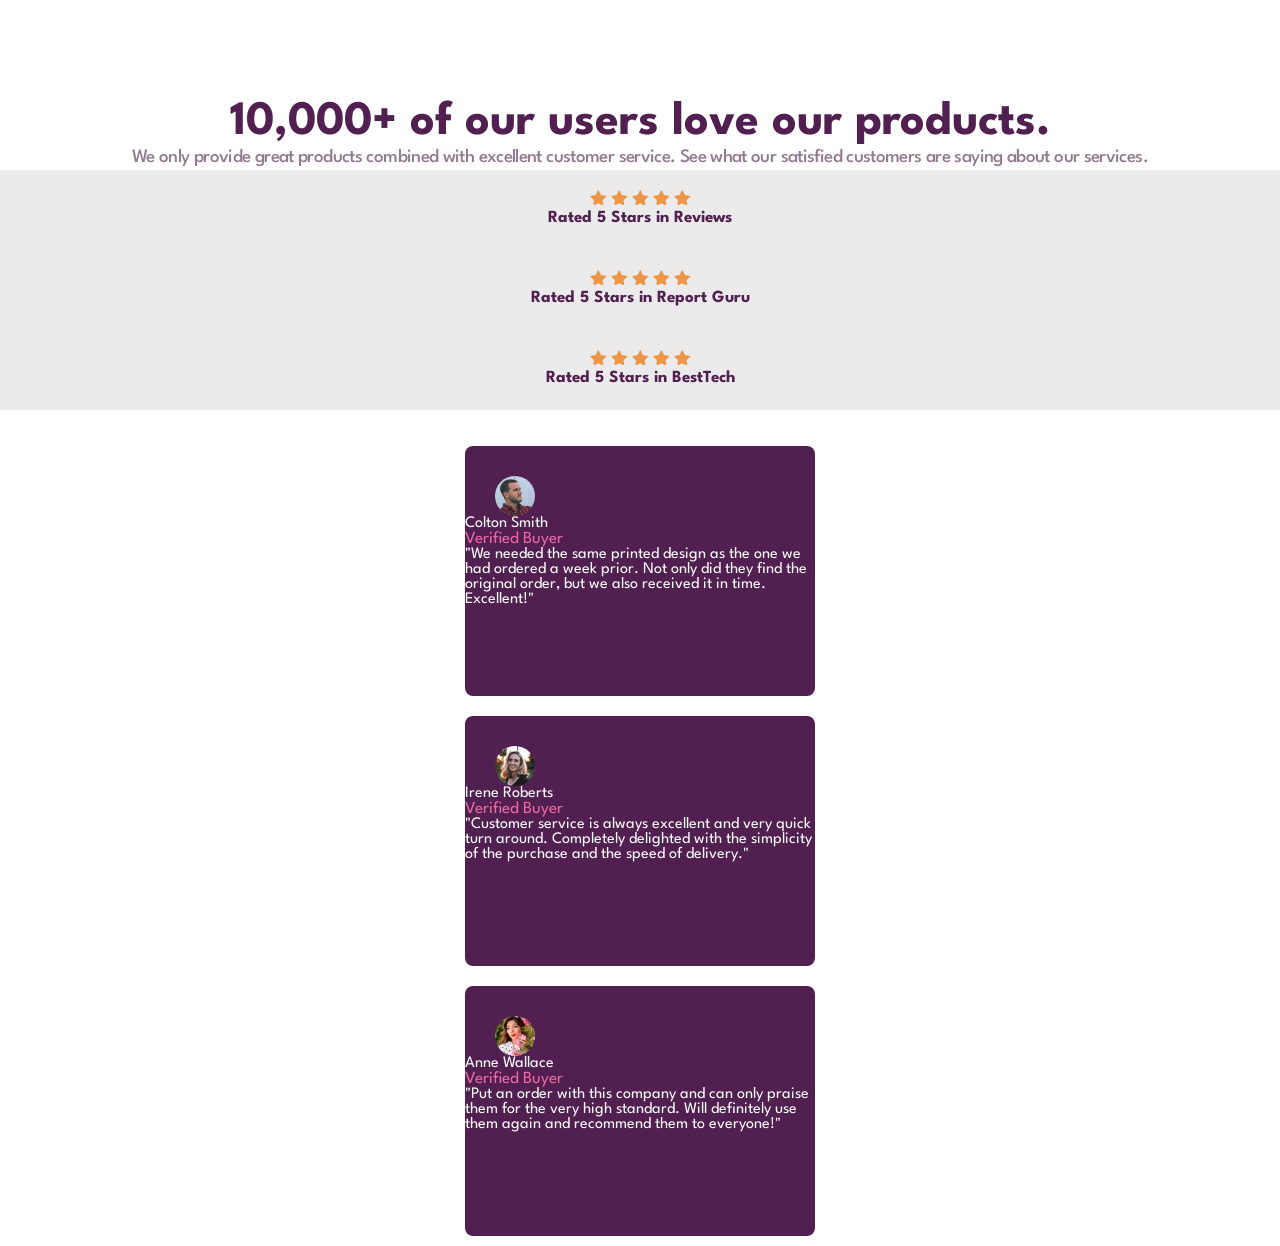
==== index.html @ 9590b8bd "social proof" ====
<!DOCTYPE html>
<html lang="en">
  <head>
    <meta charset="UTF-8" />
    <meta name="viewport" content="width=device-width, initial-scale=1.0" />
    <link rel="icon" type="image/png" sizes="32x32" href="./images/favicon-32x32.png" />
    <link rel="stylesheet" href="style.css">
    <title>Frontend Mentor | Social proof section</title>
  </head>
  <body>
    <h1> 10,000+ of our users love our products. </h1>
    <p class="text"> We only provide great products combined with excellent customer service. See what our satisfied customers are saying about our services. </p>
    <div class="box">
      <div class="star1">
        <img src="images/icon-star.svg" alt="">
        <img src="images/icon-star.svg" alt="">
        <img src="images/icon-star.svg" alt="">
        <img src="images/icon-star.svg" alt="">
        <img src="images/icon-star.svg" alt="">
        <p class="Reviews">Rated 5 Stars in Reviews</p>
      </div>
      <div class="star1">
        <img src="images/icon-star.svg" alt="">
        <img src="images/icon-star.svg" alt="">
        <img src="images/icon-star.svg" alt="">
        <img src="images/icon-star.svg" alt="">
        <img src="images/icon-star.svg" alt="">
        <p class="Reviews">Rated 5 Stars in Report Guru</p>
      </div>
      <div class="star1">
        <img src="images/icon-star.svg" alt="">
        <img src="images/icon-star.svg" alt="">
        <img src="images/icon-star.svg" alt="">
        <img src="images/icon-star.svg" alt="">
        <img src="images/icon-star.svg" alt="">
        <p class="Reviews">Rated 5 Stars in BestTech</p>
      </div>
    </div>
    <div class="container">
      <div class="colton">
        <div class="textname">
          <img src="images/image-colton.jpg" class="profile" alt="">
          <p>Colton Smith</p>
          <p class="verif">Verified Buyer</p>
        </div>
        <p class="coltontext"> "We needed the same printed design as the one we had ordered a week prior. Not only did they find the original order, but we also received it in time. Excellent!" </p>
      </div>
      <div class="irene">
        <div class="profile">
          <img src="images/image-irene.jpg" alt="">
        </div>
        <p>Irene Roberts </p>
        <p class="verif">Verified Buyer</p>
        <p class="coltontext"> "Customer service is always excellent and very quick turn around. Completely delighted with the simplicity of the purchase and the speed of delivery." </p>
      </div>
      <div class="anne">
        <div class="profile">
          <img src="images/image-anne.jpg" alt="">
        </div>
        <p>Anne Wallace</p>
        <p class="verif">Verified Buyer</p>
        <p class="coltontext"> "Put an order with this company and can only praise them for the very high standard. Will definitely use them again and recommend them to everyone!" </p>
      </div>
    </div>
  </body>
</html>
---- style.css ----
@import url('https://fonts.googleapis.com/css2?family=League+Spartan&display=swap');

* {
	padding: 0;
	margin: 0;
	box-sizing: border-box;
}

body {
    font-family: 'League Spartan', sans-serif;
}

.container {
	display: flex;
	justify-content: center;
	flex-direction: column;
	align-items: center;
}

h1 {
	color: #512051;
	text-align: center;
	font-size: 3rem;
	font-style: normal;
	font-weight: 700;
	padding-top: 100px;
}

.text {
	color: #927B91;
	text-align: center;
	font-size: 19px;
	font-style: normal;
	font-weight: 500;
	line-height: 25px;
	letter-spacing: -0.633px;
}

.box {
	text-align: center;
	height: 266px;
}

.star1 {
	padding-top: 20px;
	height: 80px;
	background-color: rgb(235, 235, 235);
}

.Reviews {
	color: #512051;
	font-size: 17px;
	font-style: normal;
	font-weight: 700;
	line-height: normal;
}

.colton,
.irene,
.anne {
	display: flex;
	flex-direction: column;
	border-radius: 8px;
	background: #512051;
	width: 350px;
	height: 250px;
	color: white;
	margin: 10px;
}

.verif {
	color: #EE69A4;
	font-size: 17px
}

.coltontexte {
	
}

img {
	border-radius: 50%;
}

.textname {
	display: flex;
	flex-direction: column;
}
.profile {
	display: flex;
	flex-direction: column;
	width: 40px;
	height: 40px;
	margin-top: 30px;
	margin-left: 30px;
}
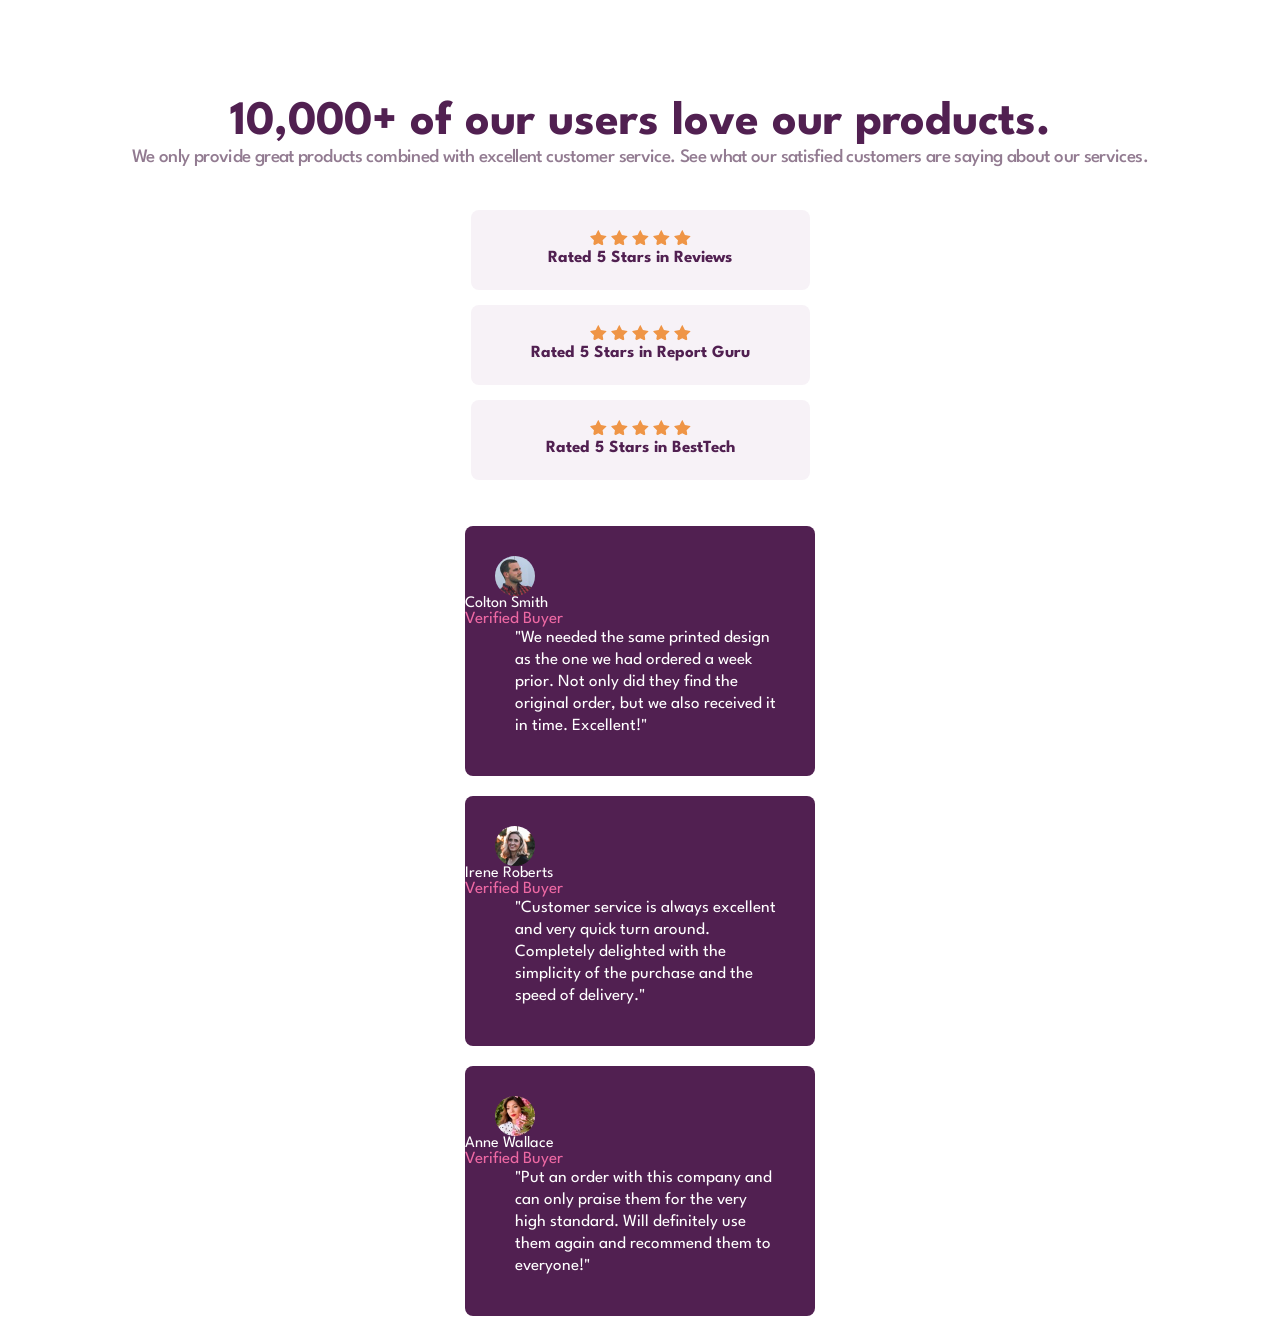
==== commit 6fd2b18c: "v2.2" ====
--- a/index.html
+++ b/index.html
@@ -19,7 +19,7 @@
         <img src="images/icon-star.svg" alt="">
         <p class="Reviews">Rated 5 Stars in Reviews</p>
       </div>
-      <div class="star1">
+      <div class="star2">
         <img src="images/icon-star.svg" alt="">
         <img src="images/icon-star.svg" alt="">
         <img src="images/icon-star.svg" alt="">
@@ -27,7 +27,7 @@
         <img src="images/icon-star.svg" alt="">
         <p class="Reviews">Rated 5 Stars in Report Guru</p>
       </div>
-      <div class="star1">
+      <div class="star3">
         <img src="images/icon-star.svg" alt="">
         <img src="images/icon-star.svg" alt="">
         <img src="images/icon-star.svg" alt="">
--- a/style.css
+++ b/style.css
@@ -39,12 +39,32 @@
 .box {
 	text-align: center;
 	height: 266px;
+	width: 339px;
+	margin: auto;
+	margin-top: 40px;
+	margin-bottom: 40px;
 }
 
 .star1 {
 	padding-top: 20px;
 	height: 80px;
-	background-color: rgb(235, 235, 235);
+	margin-bottom: 15px;
+	background-color: #f7f2f7;
+	border-radius: 8px;
+}
+.star2 {
+	padding-top: 20px;
+	height: 80px;
+	margin-bottom: 15px;
+	background-color: #f7f2f7;
+	border-radius: 8px;
+}
+.star3 {
+	padding-top: 20px;
+	height: 80px;
+	margin-bottom: 15px;
+	background-color: #f7f2f7;
+	border-radius: 8px;
 }
 
 .Reviews {
@@ -73,8 +93,13 @@
 	font-size: 17px
 }
 
-.coltontexte {
-	
+.coltontext {
+	color: #ffffff;
+	width: 263px;
+	display: flex;
+	margin-left: 50px;
+	font-size: 17px;
+	line-height: 22px;
 }
 
 img {
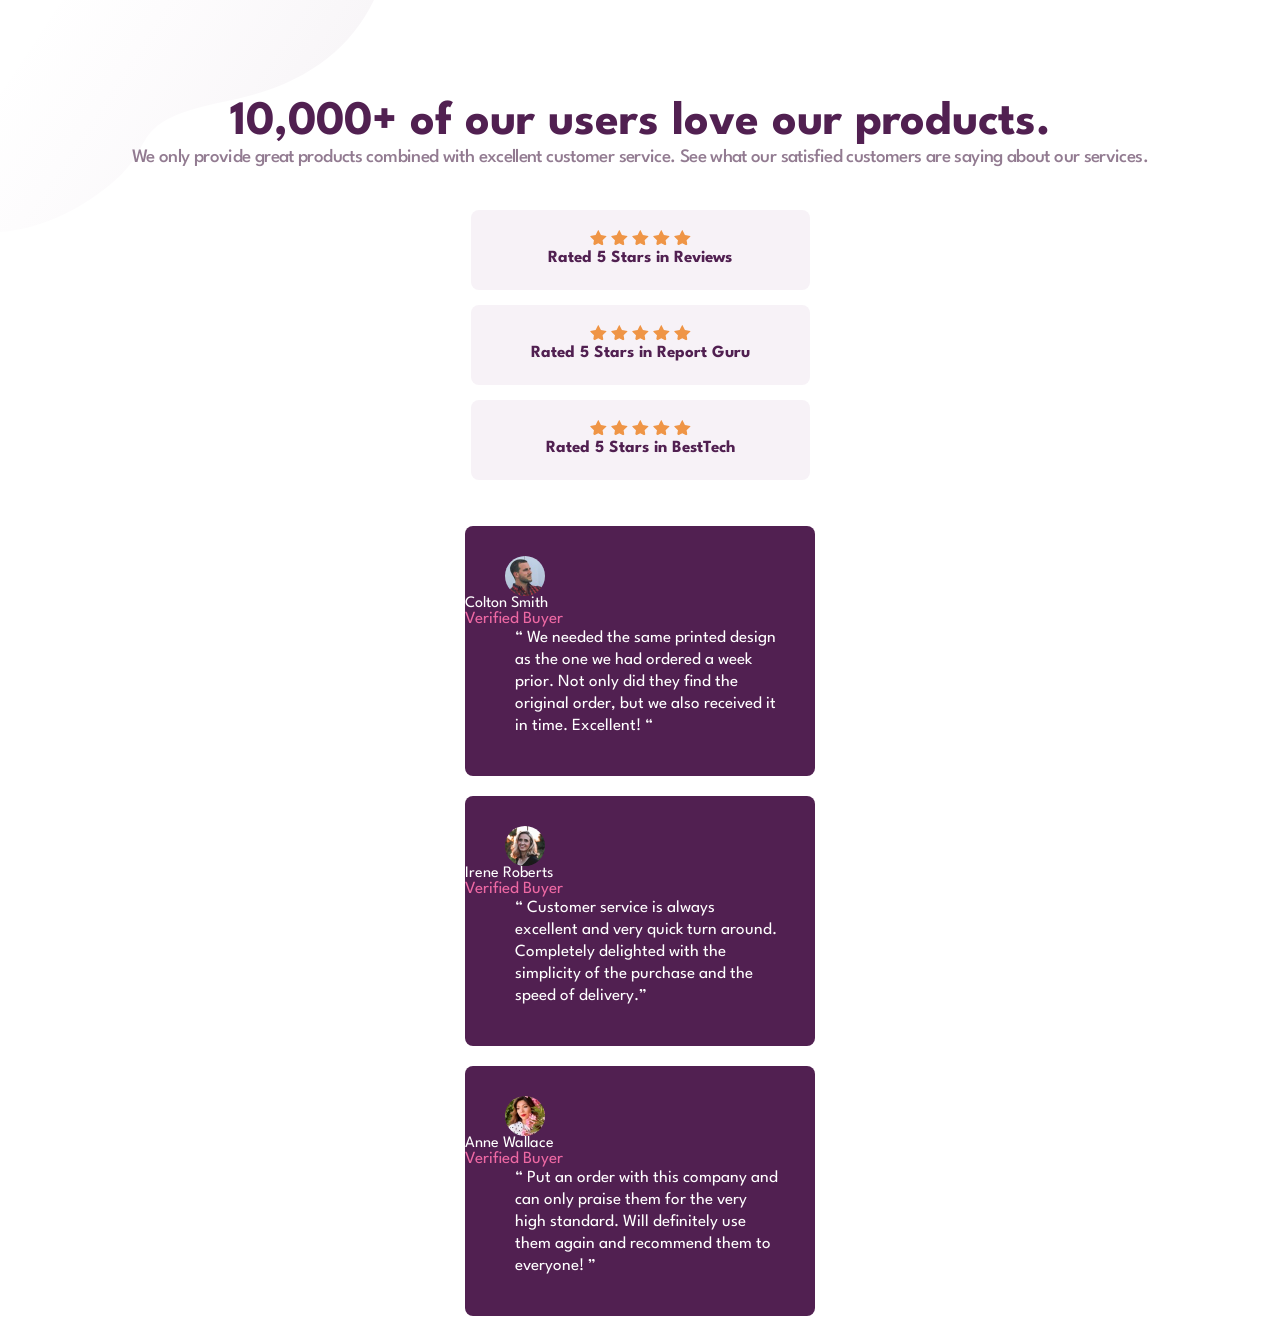
==== commit 76501f4f: "v2.3" ====
--- a/index.html
+++ b/index.html
@@ -38,28 +38,30 @@
     </div>
     <div class="container">
       <div class="colton">
+        <img src="images/image-colton.jpg" class="profile" alt="">
         <div class="textname">
-          <img src="images/image-colton.jpg" class="profile" alt="">
-          <p>Colton Smith</p>
+          <span>
+            <p>Colton Smith</p>
+            <p class="verif">Verified Buyer</p>
+          </span>
+        </div>
+        <p class="coltontext"> “ We needed the same printed design as the one we had ordered a week prior. Not only did they find the original order, but we also received it in time. Excellent! “ </p>
+      </div>
+      <div class="irene">
+        <img src="images/image-irene.jpg" class="profile" alt="">
+        <div class="textname">
+          <p>Irene Roberts</p>
           <p class="verif">Verified Buyer</p>
         </div>
-        <p class="coltontext"> "We needed the same printed design as the one we had ordered a week prior. Not only did they find the original order, but we also received it in time. Excellent!" </p>
-      </div>
-      <div class="irene">
-        <div class="profile">
-          <img src="images/image-irene.jpg" alt="">
-        </div>
-        <p>Irene Roberts </p>
-        <p class="verif">Verified Buyer</p>
-        <p class="coltontext"> "Customer service is always excellent and very quick turn around. Completely delighted with the simplicity of the purchase and the speed of delivery." </p>
+        <p class="coltontext"> “ Customer service is always excellent and very quick turn around. Completely delighted with the simplicity of the purchase and the speed of delivery.” </p>
       </div>
       <div class="anne">
-        <div class="profile">
-          <img src="images/image-anne.jpg" alt="">
+        <img src="images/image-anne.jpg" class="profile" alt="">
+        <div class="textname">
+          <p>Anne Wallace</p>
+          <p class="verif">Verified Buyer</p>
         </div>
-        <p>Anne Wallace</p>
-        <p class="verif">Verified Buyer</p>
-        <p class="coltontext"> "Put an order with this company and can only praise them for the very high standard. Will definitely use them again and recommend them to everyone!" </p>
+        <p class="coltontext"> “ Put an order with this company and can only praise them for the very high standard. Will definitely use them again and recommend them to everyone! ” </p>
       </div>
     </div>
   </body>
--- a/style.css
+++ b/style.css
@@ -8,6 +8,7 @@
 
 body {
     font-family: 'League Spartan', sans-serif;
+	background: url(images/bg-pattern-top-mobile.svg) no-repeat;
 }
 
 .container {
@@ -106,9 +107,9 @@
 	border-radius: 50%;
 }
 
-.textname {
-	display: flex;
-	flex-direction: column;
+.textname .span {
+	padding-left: 150px;
+	padding-top: 10px;
 }
 .profile {
 	display: flex;
@@ -116,5 +117,5 @@
 	width: 40px;
 	height: 40px;
 	margin-top: 30px;
-	margin-left: 30px;
+	margin-left: 40px;
 }
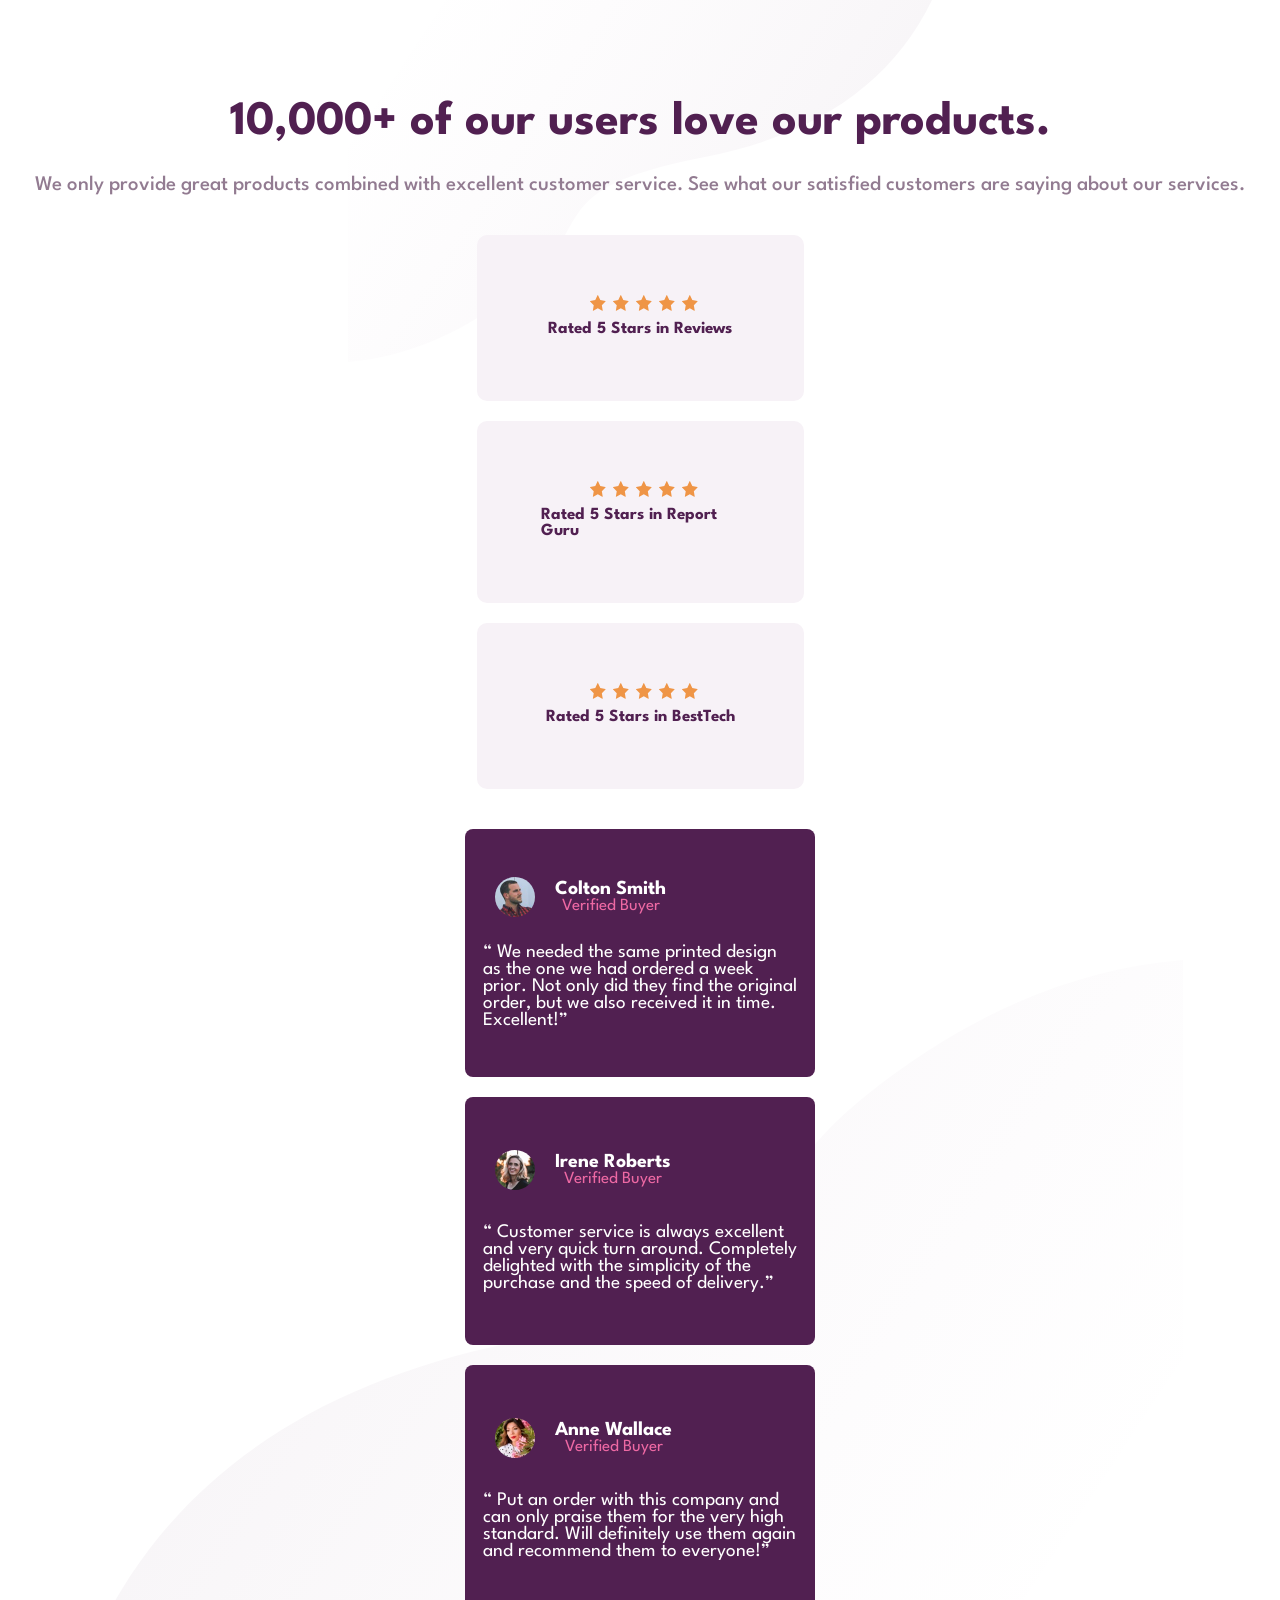
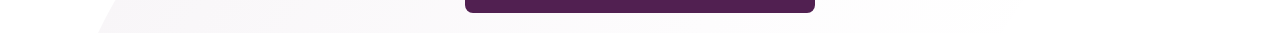
==== commit d0bb1686: "v2.5" ====
--- a/index.html
+++ b/index.html
@@ -1,68 +1,80 @@
 <!DOCTYPE html>
 <html lang="en">
-  <head>
-    <meta charset="UTF-8" />
-    <meta name="viewport" content="width=device-width, initial-scale=1.0" />
-    <link rel="icon" type="image/png" sizes="32x32" href="./images/favicon-32x32.png" />
+<head>
+    <meta charset="UTF-8">
+    <meta name="viewport" content="width=device-width, initial-scale=1.0">
+    <link rel="icon" type="image/png" sizes="32x32" href="images/favicon-32x32.png">
     <link rel="stylesheet" href="style.css">
-    <title>Frontend Mentor | Social proof section</title>
-  </head>
-  <body>
-    <h1> 10,000+ of our users love our products. </h1>
-    <p class="text"> We only provide great products combined with excellent customer service. See what our satisfied customers are saying about our services. </p>
-    <div class="box">
-      <div class="star1">
-        <img src="images/icon-star.svg" alt="">
-        <img src="images/icon-star.svg" alt="">
-        <img src="images/icon-star.svg" alt="">
-        <img src="images/icon-star.svg" alt="">
-        <img src="images/icon-star.svg" alt="">
-        <p class="Reviews">Rated 5 Stars in Reviews</p>
-      </div>
-      <div class="star2">
-        <img src="images/icon-star.svg" alt="">
-        <img src="images/icon-star.svg" alt="">
-        <img src="images/icon-star.svg" alt="">
-        <img src="images/icon-star.svg" alt="">
-        <img src="images/icon-star.svg" alt="">
-        <p class="Reviews">Rated 5 Stars in Report Guru</p>
-      </div>
-      <div class="star3">
-        <img src="images/icon-star.svg" alt="">
-        <img src="images/icon-star.svg" alt="">
-        <img src="images/icon-star.svg" alt="">
-        <img src="images/icon-star.svg" alt="">
-        <img src="images/icon-star.svg" alt="">
-        <p class="Reviews">Rated 5 Stars in BestTech</p>
-      </div>
-    </div>
-    <div class="container">
-      <div class="colton">
-        <img src="images/image-colton.jpg" class="profile" alt="">
-        <div class="textname">
-          <span>
-            <p>Colton Smith</p>
-            <p class="verif">Verified Buyer</p>
-          </span>
-        </div>
-        <p class="coltontext"> “ We needed the same printed design as the one we had ordered a week prior. Not only did they find the original order, but we also received it in time. Excellent! “ </p>
-      </div>
-      <div class="irene">
-        <img src="images/image-irene.jpg" class="profile" alt="">
-        <div class="textname">
-          <p>Irene Roberts</p>
-          <p class="verif">Verified Buyer</p>
-        </div>
-        <p class="coltontext"> “ Customer service is always excellent and very quick turn around. Completely delighted with the simplicity of the purchase and the speed of delivery.” </p>
-      </div>
-      <div class="anne">
-        <img src="images/image-anne.jpg" class="profile" alt="">
-        <div class="textname">
-          <p>Anne Wallace</p>
-          <p class="verif">Verified Buyer</p>
-        </div>
-        <p class="coltontext"> “ Put an order with this company and can only praise them for the very high standard. Will definitely use them again and recommend them to everyone! ” </p>
-      </div>
-    </div>
-  </body>
+    <title>Social proof section</title>
+</head>
+<body>
+    <header>
+        <h1>10,000+ of our users love our products.</h1>
+        <p>We only provide great products combined with excellent customer service. See what our satisfied customers are saying about our services.</p>
+    </header>
+    <section class="boxes">
+        <article class="box">
+            <div class="star">
+                <img src="images/icon-star.svg" alt="star">
+                <img src="images/icon-star.svg" alt="star">
+                <img src="images/icon-star.svg" alt="star">
+                <img src="images/icon-star.svg" alt="star">
+                <img src="images/icon-star.svg" alt="star">
+            </div>
+            <p>Rated 5 Stars in Reviews</p>
+        </article>
+        <article class="box">
+            <div class="star">
+                <img src="images/icon-star.svg" alt="star">
+                <img src="images/icon-star.svg" alt="star">
+                <img src="images/icon-star.svg" alt="star">
+                <img src="images/icon-star.svg" alt="star">
+                <img src="images/icon-star.svg" alt="star">
+            </div>
+            <p>Rated 5 Stars in Report Guru</p>
+        </article>
+        <article class="box">
+            <div class="star">
+                <img src="images/icon-star.svg" alt="star">
+                <img src="images/icon-star.svg" alt="star">
+                <img src="images/icon-star.svg" alt="star">
+                <img src="images/icon-star.svg" alt="star">
+                <img src="images/icon-star.svg" alt="star">
+            </div>
+            <p>Rated 5 Stars in BestTech</p>
+        </article>
+    </section>
+    <section class="container">
+        <article class="colton">
+            <div class="profile">
+                <img src="images/image-colton.jpg" alt="colton">
+                <span>
+                    <h3>Colton Smith</h3>
+                    <p>Verified Buyer</p>
+                </span>
+            </div>
+            <blockquote>&ldquo;    We needed the same printed design as the one we had ordered a week prior. Not only did they find the original order, but we also received it in time. Excellent!&rdquo;</blockquote>
+        </article>
+        <article class="irene">
+            <div class="profile">
+                <img src="images/image-irene.jpg" alt="irene">
+                <span>
+                    <h3>Irene Roberts</h3>
+                    <p>Verified Buyer</p>
+                </span>
+            </div>
+            <blockquote>&ldquo;    Customer service is always excellent and very quick turn around. Completely delighted with the simplicity of the purchase and the speed of delivery.&rdquo;</blockquote>
+        </article>
+        <article class="anne">
+            <div class="profile">
+                <img src="images/image-anne.jpg" alt="anne">
+                <span>
+                    <h3>Anne Wallace</h3>
+                    <p>Verified Buyer</p>
+                </span>
+            </div>
+            <blockquote>&ldquo;    Put an order with this company and can only praise them for the very high standard. Will definitely use them again and recommend them to everyone!&rdquo;</blockquote>
+        </article>
+    </section>
+</body>
 </html>
--- a/style.css
+++ b/style.css
@@ -1,121 +1,140 @@
 @import url('https://fonts.googleapis.com/css2?family=League+Spartan&display=swap');
 
 * {
-	padding: 0;
-	margin: 0;
-	box-sizing: border-box;
+    padding: 0;
+    margin: 0;
+    box-sizing: border-box;
 }
 
 body {
+    background: url(images/bg-pattern-top-mobile.svg) top no-repeat, url(images/bg-pattern-bottom-mobile.svg) bottom no-repeat;
     font-family: 'League Spartan', sans-serif;
-	background: url(images/bg-pattern-top-mobile.svg) no-repeat;
 }
 
 .container {
-	display: flex;
-	justify-content: center;
-	flex-direction: column;
-	align-items: center;
+    display: flex;
+    justify-content: center;
+    flex-direction: column;
+    align-items: center;
 }
 
 h1 {
-	color: #512051;
-	text-align: center;
-	font-size: 3rem;
-	font-style: normal;
-	font-weight: 700;
-	padding-top: 100px;
+    color: #512051;
+    text-align: center;
+    font-size: 3rem;
+    font-style: normal;
+    font-weight: 700;
+    padding-top: 100px;
+    margin-bottom: 30px;
 }
 
-.text {
-	color: #927B91;
-	text-align: center;
-	font-size: 19px;
-	font-style: normal;
-	font-weight: 500;
-	line-height: 25px;
-	letter-spacing: -0.633px;
+header p {
+    color: #927B91;
+    text-align: center;
+    font-size: 1.3rem;
+    font-style: normal;
+    font-weight: 500;
+    margin-bottom: 40px;
+}
+
+.boxes {
+    display: flex;
+    flex-direction: column;
+    justify-content: center;
+    margin-bottom: 20px;
 }
 
 .box {
-	text-align: center;
-	height: 266px;
-	width: 339px;
-	margin: auto;
-	margin-top: 40px;
-	margin-bottom: 40px;
+    display: flex;
+    flex-direction: column;
+    justify-content: center;
+    align-items: center;
+    padding: 5%;
+    width: 327px;
+    margin: auto;
+    margin-bottom: 20px;
+    border-radius: 10px;
+    background-color: #F7F2F7;
 }
 
-.star1 {
-	padding-top: 20px;
-	height: 80px;
-	margin-bottom: 15px;
-	background-color: #f7f2f7;
-	border-radius: 8px;
-}
-.star2 {
-	padding-top: 20px;
-	height: 80px;
-	margin-bottom: 15px;
-	background-color: #f7f2f7;
-	border-radius: 8px;
-}
-.star3 {
-	padding-top: 20px;
-	height: 80px;
-	margin-bottom: 15px;
-	background-color: #f7f2f7;
-	border-radius: 8px;
+.star {
+    display: flex;
+    flex-direction: row;
+    margin-top: -2%;
+    margin-bottom: 10px;
 }
 
-.Reviews {
-	color: #512051;
-	font-size: 17px;
-	font-style: normal;
-	font-weight: 700;
-	line-height: normal;
+.box img {
+    margin-left: 7px;
+    width: 16px;
+    height: 16px;
+}
+
+.box p {
+    color: #512051;
+    font-size: 17px;
+    font-style: normal;
+    font-weight: 700;
+    line-height: normal;
 }
 
 .colton,
 .irene,
 .anne {
-	display: flex;
-	flex-direction: column;
-	border-radius: 8px;
-	background: #512051;
-	width: 350px;
-	height: 250px;
-	color: white;
-	margin: 10px;
+    display: flex;
+    flex-direction: column;
+    border-radius: 8px;
+    background: #512051;
+    width: 350px;
+    height: 248px;
+    margin-bottom: 20px;
+    color: white;
+    font-size: 17px;
 }
 
-.verif {
-	color: #EE69A4;
-	font-size: 17px
+.container img {
+    width: 40px;
+    height: 40px;
+    border-radius: 50%;
 }
 
-.coltontext {
-	color: #ffffff;
-	width: 263px;
-	display: flex;
-	margin-left: 50px;
-	font-size: 17px;
-	line-height: 22px;
+.profile {
+    display: flex;
+    flex-direction: row;
+    align-items: center;
+    margin: auto;
+    margin-left: 30px; 
+    margin-bottom: -20px;
 }
 
-img {
-	border-radius: 50%;
+.profile span {
+    margin: auto 20px;
 }
 
-.textname .span {
-	padding-left: 150px;
-	padding-top: 10px;
+.profile p {
+    display: flex;
+    flex-direction: column;
+    justify-content: center;
+    align-items: center;
+    color: #EE69A4;
 }
-.profile {
-	display: flex;
-	flex-direction: column;
-	width: 40px;
-	height: 40px;
-	margin-top: 30px;
-	margin-left: 40px;
-}+
+.container blockquote {
+    display: flex;
+    justify-content: center;
+    align-items: center;
+    margin: auto 5%;
+    font-size: 1.2rem;
+}
+
+@media only screen and (min-width: 375px) {
+    body {
+        background: url(images/bg-pattern-top-desktop.svg) top no-repeat, url(images/bg-pattern-bottom-desktop.svg) bottom no-repeat;
+    }
+
+    header {
+        display: flex;
+        flex-direction: column;
+        justify-content: flex-start;
+    }
+}
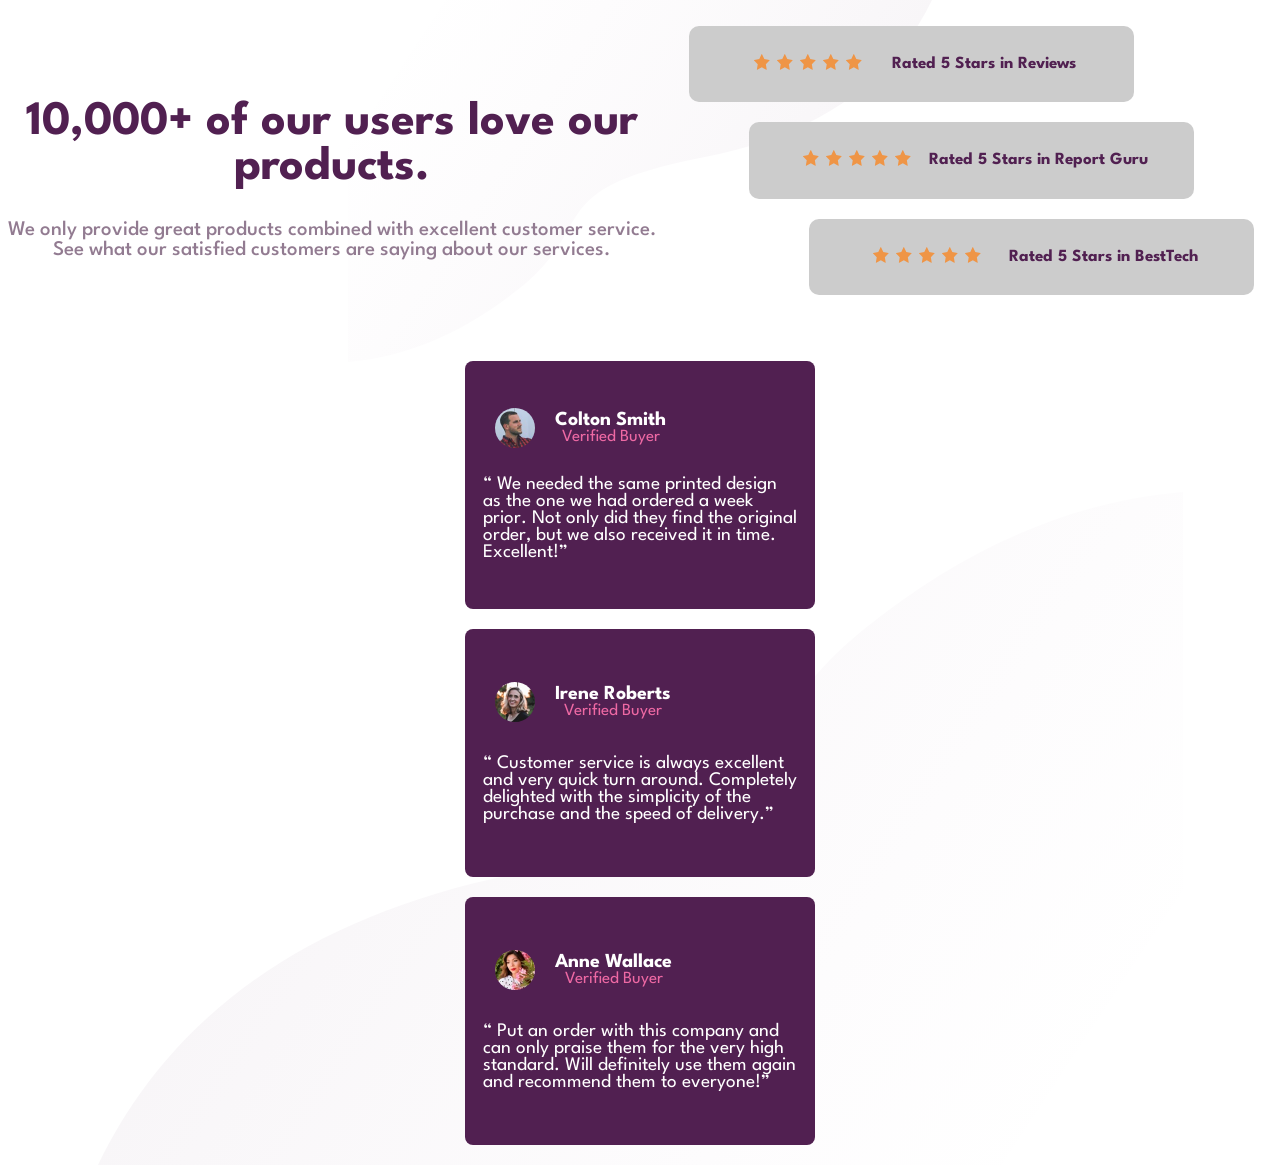
==== commit b3d8b252: "v2.7" ====
--- a/index.html
+++ b/index.html
@@ -8,73 +8,76 @@
     <title>Social proof section</title>
 </head>
 <body>
-    <header>
-        <h1>10,000+ of our users love our products.</h1>
-        <p>We only provide great products combined with excellent customer service. See what our satisfied customers are saying about our services.</p>
-    </header>
-    <section class="boxes">
-        <article class="box">
-            <div class="star">
-                <img src="images/icon-star.svg" alt="star">
-                <img src="images/icon-star.svg" alt="star">
-                <img src="images/icon-star.svg" alt="star">
-                <img src="images/icon-star.svg" alt="star">
-                <img src="images/icon-star.svg" alt="star">
-            </div>
-            <p>Rated 5 Stars in Reviews</p>
+    <section class="global">
+        <header>
+            <h1>10,000+ of our users love our products.</h1>
+            <p>We only provide great products combined with excellent customer service. See what our satisfied customers are saying about our services.</p>
+        </header>
+        <section class="boxes">
+            <article class="box">
+                <ul class="star">
+                    <li><img src="images/icon-star.svg" alt="star"></li>
+                    <li><img src="images/icon-star.svg" alt="star"></li>
+                    <li><img src="images/icon-star.svg" alt="star"></li>
+                    <li><img src="images/icon-star.svg" alt="star"></li>
+                    <li><img src="images/icon-star.svg" alt="star"></li>
+                </ul>
+                <p>Rated 5 Stars in Reviews</p>
+            </article>
+            <article class="box">
+                <ul class="star">
+                    <li><img src="images/icon-star.svg" alt="star"></li>
+                    <li><img src="images/icon-star.svg" alt="star"></li>
+                    <li><img src="images/icon-star.svg" alt="star"></li>
+                    <li><img src="images/icon-star.svg" alt="star"></li>
+                    <li><img src="images/icon-star.svg" alt="star"></li>
+                </ul>
+                <p>Rated 5 Stars in Report Guru</p>
+            </article>
+            <article class="box">
+                <ul class="star">
+                    <li><img src="images/icon-star.svg" alt="star"></li>
+                    <li><img src="images/icon-star.svg" alt="star"></li>
+                    <li><img src="images/icon-star.svg" alt="star"></li>
+                    <li><img src="images/icon-star.svg" alt="star"></li>
+                    <li><img src="images/icon-star.svg" alt="star"></li>
+                </ul>
+                <p>Rated 5 Stars in BestTech</p>
+            </article>
+        </section>
+    </section>
+    <div class="container">
+        <article>
+            <article class="colton">
+                <div class="profile">
+                    <img src="images/image-colton.jpg" alt="colton">
+                    <span>
+                        <h3>Colton Smith</h3>
+                        <p>Verified Buyer</p>
+                    </span>
+                </div>
+                <blockquote>&ldquo;	We needed the same printed design as the one we had ordered a week prior. Not only did they find the original order, but we also received it in time. Excellent!&rdquo;</blockquote>
+            </article>
+            <article class="irene">
+                <div class="profile">
+                    <img src="images/image-irene.jpg" alt="irene">
+                    <span>
+                        <h3>Irene Roberts</h3>
+                        <p>Verified Buyer</p>
+                    </span>
+                </div>
+                <blockquote>&ldquo;	Customer service is always excellent and very quick turn around. Completely delighted with the simplicity of the purchase and the speed of delivery.&rdquo;</blockquote>
+            </article>
+            <article class="anne">
+                <div class="profile">
+                    <img src="images/image-anne.jpg" alt="anne">
+                    <span>
+                        <h3>Anne Wallace</h3>
+                        <p>Verified Buyer</p>
+                    </span>
+                </div>
+                <blockquote>&ldquo;	Put an order with this company and can only praise them for the very high standard. Will definitely use them again and recommend them to everyone!&rdquo;</blockquote>
+            </article>
         </article>
-        <article class="box">
-            <div class="star">
-                <img src="images/icon-star.svg" alt="star">
-                <img src="images/icon-star.svg" alt="star">
-                <img src="images/icon-star.svg" alt="star">
-                <img src="images/icon-star.svg" alt="star">
-                <img src="images/icon-star.svg" alt="star">
-            </div>
-            <p>Rated 5 Stars in Report Guru</p>
-        </article>
-        <article class="box">
-            <div class="star">
-                <img src="images/icon-star.svg" alt="star">
-                <img src="images/icon-star.svg" alt="star">
-                <img src="images/icon-star.svg" alt="star">
-                <img src="images/icon-star.svg" alt="star">
-                <img src="images/icon-star.svg" alt="star">
-            </div>
-            <p>Rated 5 Stars in BestTech</p>
-        </article>
-    </section>
-    <section class="container">
-        <article class="colton">
-            <div class="profile">
-                <img src="images/image-colton.jpg" alt="colton">
-                <span>
-                    <h3>Colton Smith</h3>
-                    <p>Verified Buyer</p>
-                </span>
-            </div>
-            <blockquote>&ldquo;    We needed the same printed design as the one we had ordered a week prior. Not only did they find the original order, but we also received it in time. Excellent!&rdquo;</blockquote>
-        </article>
-        <article class="irene">
-            <div class="profile">
-                <img src="images/image-irene.jpg" alt="irene">
-                <span>
-                    <h3>Irene Roberts</h3>
-                    <p>Verified Buyer</p>
-                </span>
-            </div>
-            <blockquote>&ldquo;    Customer service is always excellent and very quick turn around. Completely delighted with the simplicity of the purchase and the speed of delivery.&rdquo;</blockquote>
-        </article>
-        <article class="anne">
-            <div class="profile">
-                <img src="images/image-anne.jpg" alt="anne">
-                <span>
-                    <h3>Anne Wallace</h3>
-                    <p>Verified Buyer</p>
-                </span>
-            </div>
-            <blockquote>&ldquo;    Put an order with this company and can only praise them for the very high standard. Will definitely use them again and recommend them to everyone!&rdquo;</blockquote>
-        </article>
-    </section>
-</body>
-</html>+    </div>
+</body>
--- a/style.css
+++ b/style.css
@@ -4,6 +4,7 @@
     padding: 0;
     margin: 0;
     box-sizing: border-box;
+    list-style-type: none;
 }
 
 body {
@@ -54,7 +55,7 @@
     margin: auto;
     margin-bottom: 20px;
     border-radius: 10px;
-    background-color: #F7F2F7;
+    background-color: #ccc;
 }
 
 .star {
@@ -105,6 +106,8 @@
     margin: auto;
     margin-left: 30px; 
     margin-bottom: -20px;
+    /* margin-top: 30px;
+    margin-left: 30px; */
 }
 
 .profile span {
@@ -127,7 +130,7 @@
     font-size: 1.2rem;
 }
 
-@media only screen and (min-width: 375px) {
+@media only screen and (min-width: 376px) {
     body {
         background: url(images/bg-pattern-top-desktop.svg) top no-repeat, url(images/bg-pattern-bottom-desktop.svg) bottom no-repeat;
     }
@@ -136,5 +139,56 @@
         display: flex;
         flex-direction: column;
         justify-content: flex-start;
+        align-items: flex-start;
     }
-}
+
+    .global {
+        display: flex;
+        flex-direction: row;
+        /* justify-content: space-evenly; */
+    }
+
+    .boxes {
+        display: flex;
+        flex-direction: column;
+        justify-content: center;
+        padding: 2%;
+        margin-bottom: 20px;
+    }
+    
+    .box {
+        display: flex;
+        flex-direction: row;
+        justify-content: space-evenly;
+        align-items: center;
+        width: 445px;
+        margin: auto;
+        margin-bottom: 20px;
+        border-radius: 10px;
+        background-color: #ccc;
+    }
+    
+    .box:nth-child(1) {
+        margin-right: 120px;
+    }
+
+    .box:nth-child(3) {
+        margin-left: 120px;
+    }
+
+    .star {
+        display: flex;
+        flex-direction: row;
+        margin-top: auto;
+        margin-bottom: auto;
+    }
+
+    .container {
+        display: flex;
+        flex-direction: row;
+    }
+
+    .irene {
+        
+    }
+}
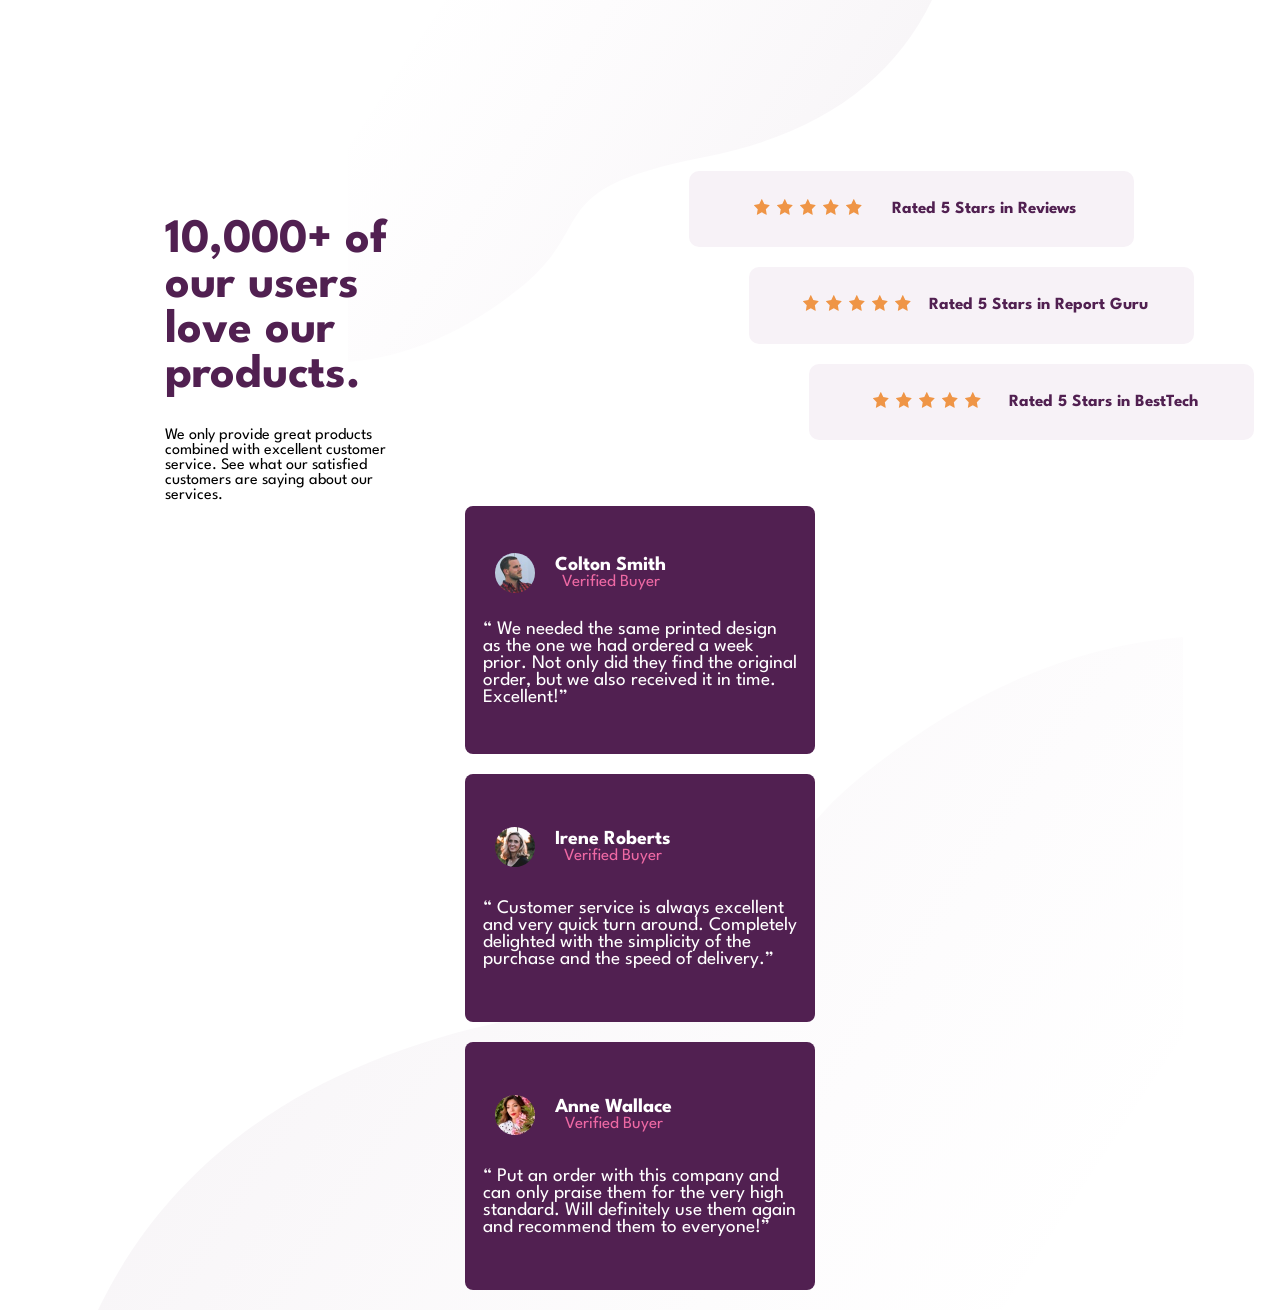
==== commit dd2f184d: "v2.8" ====
--- a/index.html
+++ b/index.html
@@ -9,10 +9,10 @@
 </head>
 <body>
     <section class="global">
-        <header>
+        <div class="title">
             <h1>10,000+ of our users love our products.</h1>
             <p>We only provide great products combined with excellent customer service. See what our satisfied customers are saying about our services.</p>
-        </header>
+        </div>
         <section class="boxes">
             <article class="box">
                 <ul class="star">
--- a/style.css
+++ b/style.css
@@ -21,7 +21,6 @@
 
 h1 {
     color: #512051;
-    text-align: center;
     font-size: 3rem;
     font-style: normal;
     font-weight: 700;
@@ -31,7 +30,6 @@
 
 header p {
     color: #927B91;
-    text-align: center;
     font-size: 1.3rem;
     font-style: normal;
     font-weight: 500;
@@ -106,8 +104,6 @@
     margin: auto;
     margin-left: 30px; 
     margin-bottom: -20px;
-    /* margin-top: 30px;
-    margin-left: 30px; */
 }
 
 .profile span {
@@ -129,8 +125,15 @@
     margin: auto 5%;
     font-size: 1.2rem;
 }
-
-@media only screen and (min-width: 376px) {
+@media only screen and (max-width: 380px) {
+	h1 {
+		text-align: center;
+	}
+	p {
+		text-align: center;
+	}
+}
+@media only screen and (min-width: 380px) {
     body {
         background: url(images/bg-pattern-top-desktop.svg) top no-repeat, url(images/bg-pattern-bottom-desktop.svg) bottom no-repeat;
     }
@@ -145,8 +148,17 @@
     .global {
         display: flex;
         flex-direction: row;
-        /* justify-content: space-evenly; */
-    }
+    }
+
+	.title {
+        display: flex;
+        flex-direction: column;
+        justify-content: flex-start;
+        align-items: flex-start;
+		width: 25%;
+		margin-top: 118px;
+		margin-left: 165px;
+	}
 
     .boxes {
         display: flex;
@@ -154,6 +166,8 @@
         justify-content: center;
         padding: 2%;
         margin-bottom: 20px;
+		margin-left: 250px;
+		margin-top: 145px;
     }
     
     .box {
@@ -164,8 +178,9 @@
         width: 445px;
         margin: auto;
         margin-bottom: 20px;
+		float: right;
         border-radius: 10px;
-        background-color: #ccc;
+        background-color: #F7F2F7;
     }
     
     .box:nth-child(1) {
@@ -180,6 +195,7 @@
         display: flex;
         flex-direction: row;
         margin-top: auto;
+		
         margin-bottom: auto;
     }
 
@@ -187,8 +203,4 @@
         display: flex;
         flex-direction: row;
     }
-
-    .irene {
-        
-    }
 }
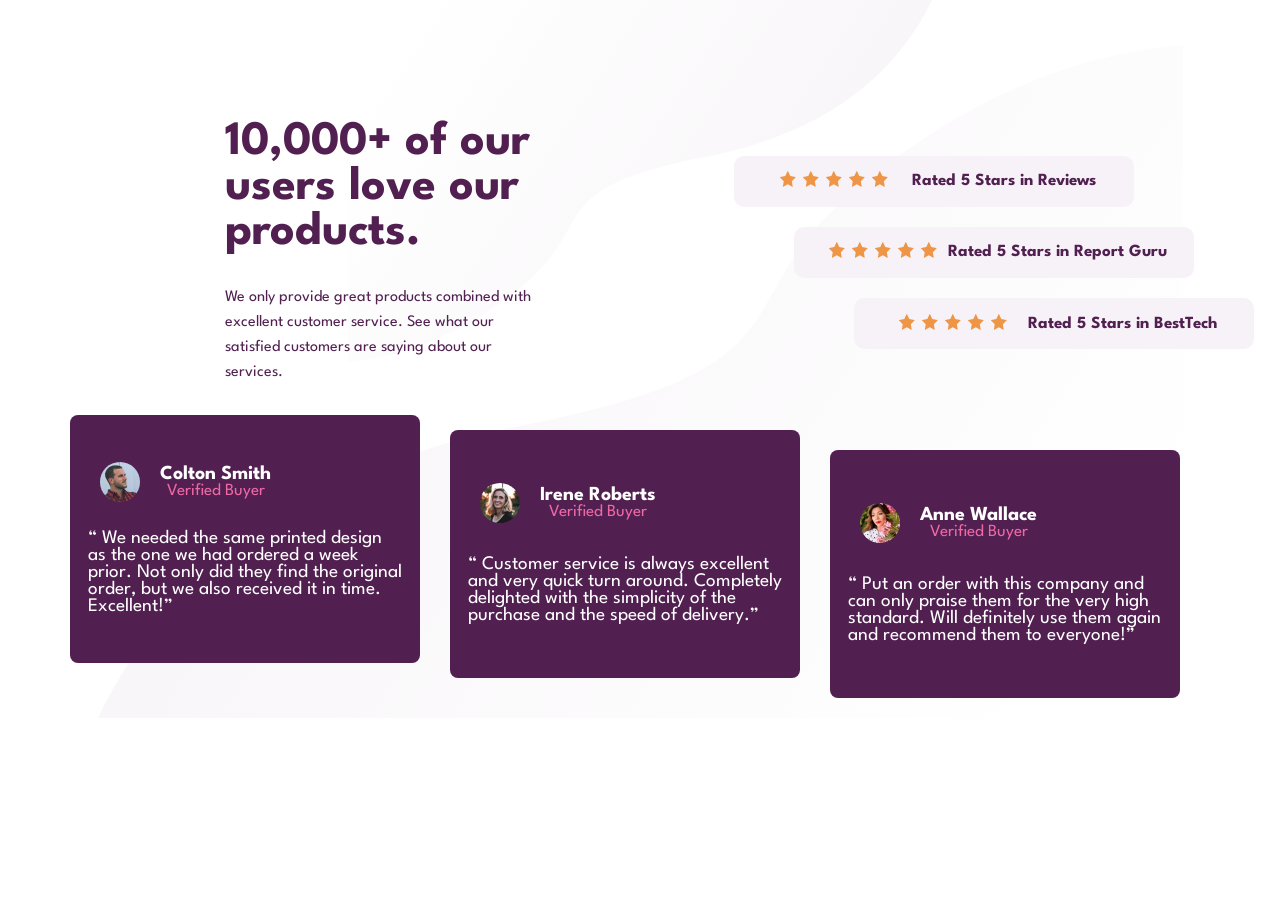
==== commit 9eb064b6: "v3" ====
--- a/index.html
+++ b/index.html
@@ -47,7 +47,7 @@
         </section>
     </section>
     <div class="container">
-        <article>
+        <article class="articles-container">
             <article class="colton">
                 <div class="profile">
                     <img src="images/image-colton.jpg" alt="colton">
--- a/style.css
+++ b/style.css
@@ -134,73 +134,97 @@
 	}
 }
 @media only screen and (min-width: 380px) {
-    body {
-        background: url(images/bg-pattern-top-desktop.svg) top no-repeat, url(images/bg-pattern-bottom-desktop.svg) bottom no-repeat;
-    }
-
-    header {
-        display: flex;
-        flex-direction: column;
-        justify-content: flex-start;
-        align-items: flex-start;
-    }
-
-    .global {
-        display: flex;
-        flex-direction: row;
-    }
-
-	.title {
-        display: flex;
-        flex-direction: column;
-        justify-content: flex-start;
-        align-items: flex-start;
-		width: 25%;
-		margin-top: 118px;
-		margin-left: 165px;
-	}
-
-    .boxes {
-        display: flex;
-        flex-direction: column;
-        justify-content: center;
-        padding: 2%;
-        margin-bottom: 20px;
-		margin-left: 250px;
-		margin-top: 145px;
-    }
+	
+body {
+        background: url(images/bg-pattern-top-desktop.svg) top no-repeat, url(images/bg-pattern-bottom-desktop.svg) bottom no-repeat ;
+}
+
+header {
+    display: flex;
+    flex-direction: column;
+    justify-content: flex-start;
+    align-items: flex-start;
+}
+
+.global {
+    display: flex;
+    flex-direction: row;
+}
+
+.title {
+    display: flex;
+    flex-direction: column;
+    justify-content: flex-start;
+    align-items: flex-start;
+	width: 25%;
+	margin-top: 20px;
+	margin-left: 225px;
+}
+.title p {
+	color: #512051;
+	line-height: 25px;
+}
+
+.boxes {
+    display: flex;
+    flex-direction: column;
+    justify-content: center;
+    padding: 2%;
+    margin-bottom: 20px;
+	margin-left: 170px;
+	margin-top: 130px;
+}
     
-    .box {
-        display: flex;
-        flex-direction: row;
-        justify-content: space-evenly;
-        align-items: center;
-        width: 445px;
-        margin: auto;
-        margin-bottom: 20px;
-		float: right;
-        border-radius: 10px;
-        background-color: #F7F2F7;
-    }
+.box {
+    display: flex;
+    flex-direction: row;
+    justify-content: space-evenly;
+    align-items: center;
+    width: 400px;
+	padding: 3%;
+    margin: auto;
+    margin-bottom: 20px;
+	float: right;
+    border-radius: 10px;
+    background-color: #F7F2F7;
+}
     
-    .box:nth-child(1) {
-        margin-right: 120px;
-    }
-
-    .box:nth-child(3) {
-        margin-left: 120px;
-    }
-
-    .star {
-        display: flex;
-        flex-direction: row;
-        margin-top: auto;
-		
-        margin-bottom: auto;
-    }
-
-    .container {
-        display: flex;
-        flex-direction: row;
-    }
+.box:nth-child(1) {
+    margin-right: 120px;
+}
+
+.box:nth-child(3) {
+    margin-left: 120px;
+}
+
+.star {
+    display: flex;
+    flex-direction: row;
+    margin-top: auto;
+    margin-bottom: auto;
+}
+
+.container {
+    display: flex;
+	flex-direction: row;
+}
+
+.articles-container {
+	display: flex;
+	flex-direction: row;
+}
+
+.colton,
+.irene,
+.anne {
+	margin-right: 30px;
+}
+
+.irene {
+	margin-top: 15px;
+}
+
+.anne {
+	margin-top: 35px;
+}
 }
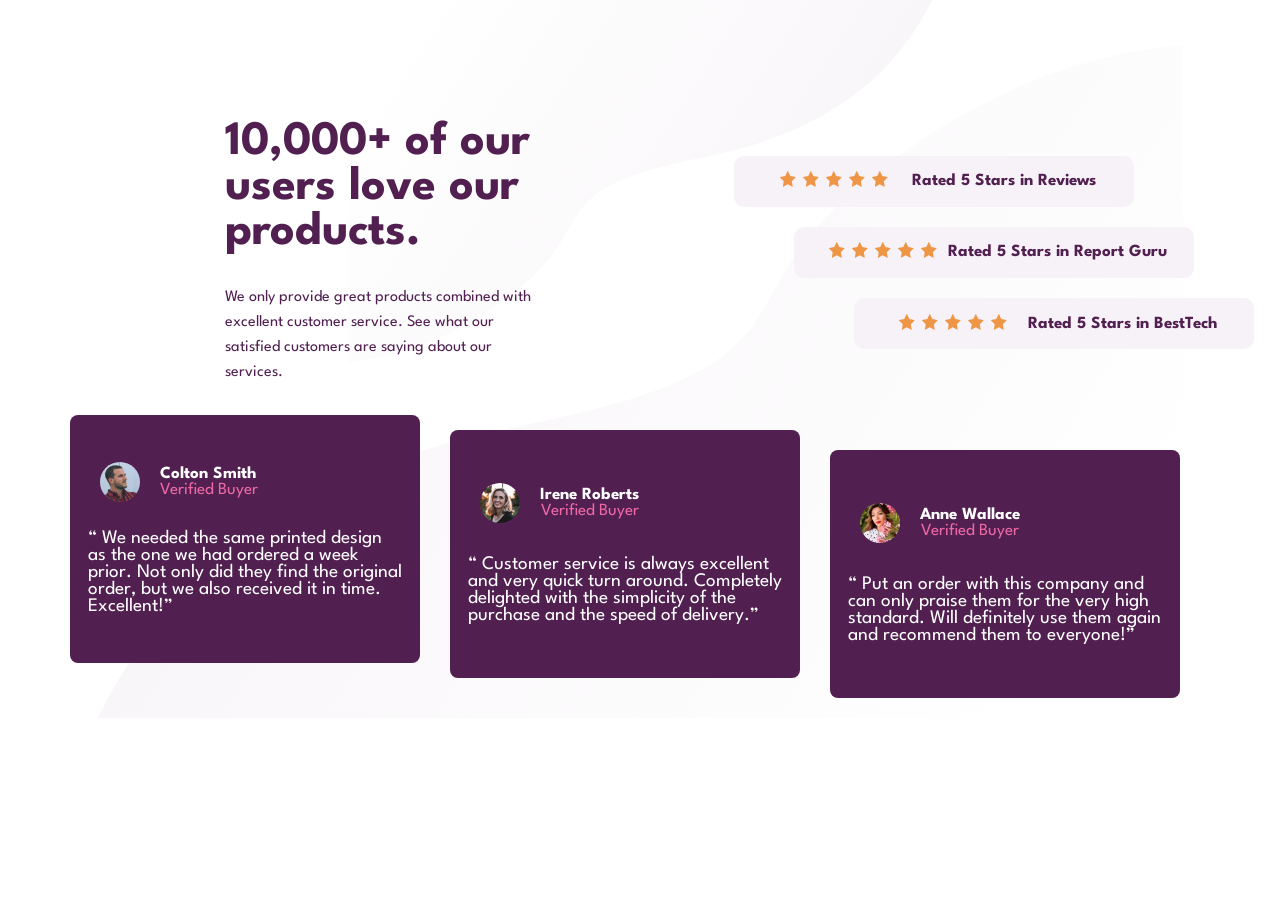
==== commit 6876da7a: "v3.1" ====
--- a/index.html
+++ b/index.html
@@ -52,7 +52,7 @@
                 <div class="profile">
                     <img src="images/image-colton.jpg" alt="colton">
                     <span>
-                        <h3>Colton Smith</h3>
+                        <h4>Colton Smith</h4>
                         <p>Verified Buyer</p>
                     </span>
                 </div>
@@ -62,7 +62,7 @@
                 <div class="profile">
                     <img src="images/image-irene.jpg" alt="irene">
                     <span>
-                        <h3>Irene Roberts</h3>
+                        <h4>Irene Roberts</h4>
                         <p>Verified Buyer</p>
                     </span>
                 </div>
@@ -72,7 +72,7 @@
                 <div class="profile">
                     <img src="images/image-anne.jpg" alt="anne">
                     <span>
-                        <h3>Anne Wallace</h3>
+                        <h4>Anne Wallace</h4>
                         <p>Verified Buyer</p>
                     </span>
                 </div>
